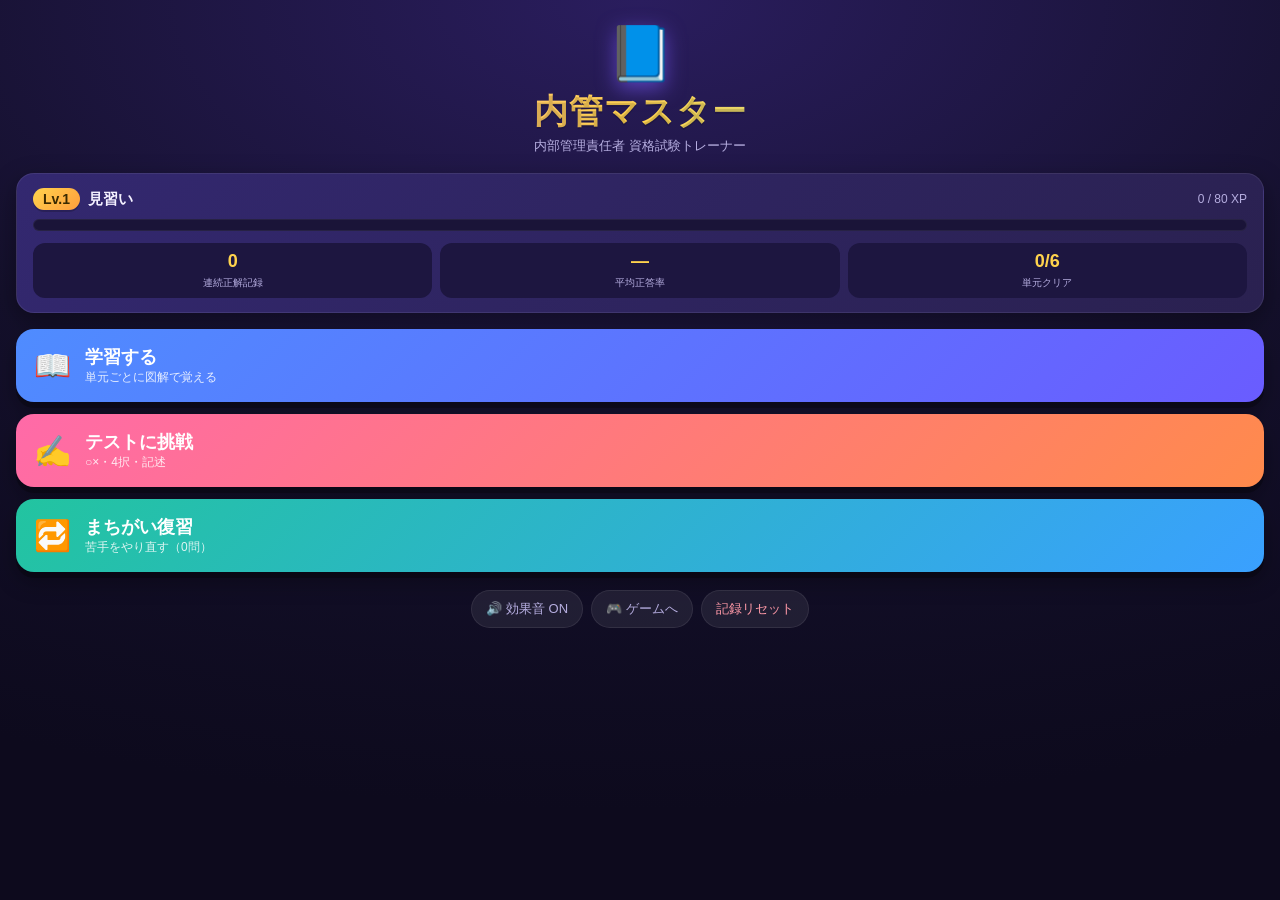
==== study.html @ d258f531 "Add 内部管理責任者 study app (study.html) iPhone Safari向けの学習アプリを追加。3Dゲームはそのまま残す。  学習パート: 6単元を色分けハイライト(頻出/重要" ====
<!DOCTYPE html>
<html lang="ja">
<head>
<meta charset="UTF-8">
<meta name="viewport" content="width=device-width, initial-scale=1.0, maximum-scale=1.0, user-scalable=no, viewport-fit=cover">
<meta name="apple-mobile-web-app-capable" content="yes">
<meta name="apple-mobile-web-app-status-bar-style" content="black-translucent">
<meta name="theme-color" content="#1b1340">
<title>内管マスター — 内部管理責任者 学習アプリ</title>
<link rel="stylesheet" href="study.css">
</head>
<body>
<div id="app">

  <!-- ===== ホーム ===== -->
  <section class="screen active" id="screen-home">
    <div class="home-hero">
      <div class="home-logo">📘</div>
      <h1>内管マスター</h1>
      <p class="home-sub">内部管理責任者 資格試験トレーナー</p>
    </div>

    <div class="lvcard" id="lvcard">
      <div class="lv-row">
        <span class="lv-badge" id="lvBadge">Lv.1</span>
        <span class="lv-title" id="lvTitle">見習い</span>
        <span class="lv-xp" id="lvXpText">0 / 100 XP</span>
      </div>
      <div class="xpbar"><div class="xpbar-fill" id="xpFill"></div></div>
      <div class="lv-stats">
        <div><b id="statStreak">0</b><span>連続正解記録</span></div>
        <div><b id="statAcc">—</b><span>平均正答率</span></div>
        <div><b id="statClear">0/6</b><span>単元クリア</span></div>
      </div>
    </div>

    <div class="home-menu">
      <button class="bigbtn b-learn" data-go="units">
        <span class="bigbtn-ic">📖</span>
        <span class="bigbtn-tx"><b>学習する</b><small>単元ごとに図解で覚える</small></span>
      </button>
      <button class="bigbtn b-test" data-go="testconf">
        <span class="bigbtn-ic">✍️</span>
        <span class="bigbtn-tx"><b>テストに挑戦</b><small>○×・4択・記述</small></span>
      </button>
      <button class="bigbtn b-review" data-go="review">
        <span class="bigbtn-ic">🔁</span>
        <span class="bigbtn-tx"><b>まちがい復習</b><small>苦手をやり直す（<span id="wrongCount">0</span>問）</small></span>
      </button>
    </div>

    <div class="home-foot">
      <button class="ghost" id="soundToggle">🔊 効果音 ON</button>
      <a class="ghost" href="index.html">🎮 ゲームへ</a>
      <button class="ghost danger" id="resetBtn">記録リセット</button>
    </div>
  </section>

  <!-- ===== 単元選択（学習） ===== -->
  <section class="screen" id="screen-units">
    <header class="bar"><button class="back" data-go="home">‹</button><h2>学習する単元を選ぶ</h2></header>
    <div class="unitgrid" id="unitGrid"></div>
  </section>

  <!-- ===== 学習ビュー ===== -->
  <section class="screen" id="screen-learn">
    <header class="bar">
      <button class="back" data-go="units">‹</button>
      <h2 id="learnTitle"></h2>
    </header>
    <div class="learn-progress"><div id="learnProgFill"></div></div>
    <div class="learn-body" id="learnBody"></div>
    <div class="learn-nav">
      <button class="nav-prev" id="learnPrev">‹ 前</button>
      <span id="learnDots" class="dots"></span>
      <button class="nav-next" id="learnNext">次 ›</button>
    </div>
  </section>

  <!-- ===== テスト設定 ===== -->
  <section class="screen" id="screen-testconf">
    <header class="bar"><button class="back" data-go="home">‹</button><h2>テスト設定</h2></header>
    <div class="conf">
      <p class="conf-label">出題範囲</p>
      <div class="seg" id="confScope">
        <button class="seg-btn active" data-scope="all">全範囲ランダム</button>
        <button class="seg-btn" data-scope="unit">単元ごと</button>
      </div>
      <div id="confUnitWrap" class="conf-units hidden"></div>

      <p class="conf-label">問題数</p>
      <div class="seg" id="confCount">
        <button class="seg-btn" data-count="5">5問</button>
        <button class="seg-btn active" data-count="10">10問</button>
        <button class="seg-btn" data-count="20">20問</button>
      </div>

      <button class="start-btn" id="startQuiz">スタート！</button>
    </div>
  </section>

  <!-- ===== クイズ ===== -->
  <section class="screen" id="screen-quiz">
    <header class="bar quiz-bar">
      <button class="back" id="quizQuit">✕</button>
      <div class="q-progress"><div id="qProgFill"></div></div>
      <span class="combo" id="comboTag">🔥0</span>
    </header>

    <div class="quiz-meta">
      <span id="qIndex">1 / 10</span>
      <span class="qtype" id="qTypeTag"></span>
    </div>

    <div class="qcard">
      <p class="qtext" id="qText"></p>
      <div class="qarea" id="qArea"></div>
    </div>

    <div class="feedback" id="feedback">
      <div class="fb-head" id="fbHead"></div>
      <p class="fb-exp" id="fbExp"></p>
      <button class="fb-next" id="fbNext">次へ ›</button>
    </div>
  </section>

  <!-- ===== 結果 ===== -->
  <section class="screen" id="screen-result">
    <div class="result-inner">
      <div class="result-emoji" id="resEmoji">🎉</div>
      <h2 id="resTitle">クリア！</h2>
      <div class="result-score"><span id="resScore">0</span><small>/ <span id="resTotal">0</span> 正解</small></div>
      <div class="result-xp" id="resXp">+0 XP</div>
      <div class="result-bars">
        <div class="rb"><span>正答率</span><b id="resAcc">0%</b></div>
        <div class="rb"><span>最大コンボ</span><b id="resCombo">0</b></div>
      </div>
      <div class="result-btns">
        <button class="start-btn" id="resRetry">もう一度</button>
        <button class="ghost" data-go="home">ホームへ</button>
      </div>
    </div>
  </section>

  <canvas id="fxCanvas"></canvas>
  <div id="toast" class="toast"></div>
</div>

<script src="study-data.js"></script>
<script src="study-app.js"></script>
</body>
</html>
---- study.css ----
/* =====================================================================
   内管マスター — スタイル（チープなスマホゲー風 / iPhone Safari 最適化）
   ===================================================================== */
:root{
  --bg:#14102b; --bg2:#1f1646;
  --card:#2a2150; --card2:#332870;
  --ink:#f4f1ff; --sub:#b6aee0;
  --accent:#ff5fa2; --accent2:#7c5cff;
  --good:#22d39a; --bad:#ff5470; --gold:#ffd34d;
  --hot:#ff4d6d; --key:#ffe08a;
  --r:18px;
}
*{box-sizing:border-box; -webkit-tap-highlight-color:transparent;}
html,body{margin:0; padding:0; height:100%;}
body{
  font-family:-apple-system,BlinkMacSystemFont,"Hiragino Kaku Gothic ProN","Noto Sans JP",sans-serif;
  color:var(--ink);
  background:radial-gradient(120% 90% at 50% 0%,#2a1d5e 0%,var(--bg) 55%,#0d0a1d 100%);
  overflow:hidden; touch-action:manipulation; user-select:none;
}
#app{position:fixed; inset:0; overflow:hidden;}

/* ---- スクリーン切替 ---- */
.screen{
  position:absolute; inset:0;
  padding:calc(env(safe-area-inset-top) + 12px) 16px calc(env(safe-area-inset-bottom) + 14px);
  overflow-y:auto; -webkit-overflow-scrolling:touch;
  opacity:0; transform:translateY(14px) scale(.99); pointer-events:none;
  transition:opacity .28s, transform .28s;
}
.screen.active{opacity:1; transform:none; pointer-events:auto;}

/* ---- バー ---- */
.bar{display:flex; align-items:center; gap:8px; margin-bottom:14px;}
.bar h2{font-size:18px; margin:0; flex:1;}
.back{
  width:40px; height:40px; border:0; border-radius:12px;
  background:var(--card); color:var(--ink); font-size:24px; line-height:1;
  display:flex; align-items:center; justify-content:center; flex-shrink:0;
}
.back:active{transform:scale(.9);}

/* ===================== ホーム ===================== */
.home-hero{text-align:center; margin:10px 0 18px;}
.home-logo{font-size:54px; filter:drop-shadow(0 6px 10px rgba(124,92,255,.6)); animation:bob 2.6s ease-in-out infinite;}
@keyframes bob{50%{transform:translateY(-8px) rotate(-4deg);}}
.home-hero h1{
  margin:4px 0 2px; font-size:34px; letter-spacing:1px;
  background:linear-gradient(90deg,#ff9ad1,#ffd34d,#7cf0ff);
  -webkit-background-clip:text; background-clip:text; -webkit-text-fill-color:transparent;
  text-shadow:0 2px 0 rgba(0,0,0,.15);
}
.home-sub{margin:0; color:var(--sub); font-size:13px;}

.lvcard{
  background:linear-gradient(135deg,var(--card2),var(--card));
  border:1px solid rgba(255,255,255,.08); border-radius:var(--r);
  padding:14px 16px; margin-bottom:16px; box-shadow:0 8px 24px rgba(0,0,0,.35);
}
.lv-row{display:flex; align-items:center; gap:8px; margin-bottom:9px;}
.lv-badge{
  background:linear-gradient(135deg,var(--gold),#ff9d3c); color:#3a2a00; font-weight:800;
  padding:3px 10px; border-radius:999px; font-size:14px; box-shadow:0 2px 0 rgba(0,0,0,.2);
}
.lv-title{font-weight:700; font-size:15px; flex:1;}
.lv-xp{font-size:12px; color:var(--sub);}
.xpbar{height:12px; background:#1a1438; border-radius:999px; overflow:hidden; border:1px solid rgba(255,255,255,.06);}
.xpbar-fill{height:100%; width:0; border-radius:999px;
  background:linear-gradient(90deg,#7cf0ff,#7c5cff,#ff5fa2); transition:width .6s cubic-bezier(.2,1,.3,1);
  box-shadow:0 0 12px rgba(124,92,255,.8);}
.lv-stats{display:flex; margin-top:12px; gap:8px;}
.lv-stats div{flex:1; text-align:center; background:#1d1640; border-radius:12px; padding:8px 4px;}
.lv-stats b{display:block; font-size:18px; color:var(--gold);}
.lv-stats span{font-size:10px; color:var(--sub);}

.home-menu{display:flex; flex-direction:column; gap:12px; margin-bottom:18px;}
.bigbtn{
  display:flex; align-items:center; gap:14px; text-align:left;
  border:0; border-radius:var(--r); padding:16px 18px; color:#fff;
  box-shadow:0 6px 0 rgba(0,0,0,.25), 0 10px 22px rgba(0,0,0,.3);
  transition:transform .08s;
}
.bigbtn:active{transform:translateY(4px); box-shadow:0 2px 0 rgba(0,0,0,.25);}
.bigbtn-ic{font-size:30px; flex-shrink:0;}
.bigbtn-tx b{display:block; font-size:18px;}
.bigbtn-tx small{font-size:12px; opacity:.85;}
.b-learn{background:linear-gradient(135deg,#4f8cff,#6a5cff);}
.b-test{background:linear-gradient(135deg,#ff6aa8,#ff8a4c);}
.b-review{background:linear-gradient(135deg,#22c4a0,#3aa0ff);}

.home-foot{display:flex; gap:8px; justify-content:center; flex-wrap:wrap;}
.ghost{
  background:rgba(255,255,255,.07); color:var(--sub); border:1px solid rgba(255,255,255,.08);
  border-radius:999px; padding:9px 14px; font-size:13px; text-decoration:none; display:inline-block;
}
.ghost:active{transform:scale(.94);}
.ghost.danger{color:#ff9aa8;}

/* ===================== 単元グリッド ===================== */
.unitgrid{display:grid; grid-template-columns:1fr 1fr; gap:12px;}
.unit-tile{
  position:relative; border:0; border-radius:var(--r); padding:16px 12px; min-height:128px;
  display:flex; flex-direction:column; align-items:flex-start; justify-content:flex-end;
  color:#fff; text-align:left; overflow:hidden;
  box-shadow:0 6px 0 rgba(0,0,0,.22), 0 10px 20px rgba(0,0,0,.3);
}
.unit-tile:active{transform:translateY(3px);}
.unit-tile .u-ic{font-size:34px; position:absolute; top:10px; right:10px; opacity:.9;}
.unit-tile .u-no{font-size:11px; opacity:.8; font-weight:700;}
.unit-tile .u-ti{font-size:15px; font-weight:800; line-height:1.25; margin-top:2px;}
.unit-tile .u-sub{font-size:10px; opacity:.85; margin-top:3px;}
.unit-tile .u-clear{position:absolute; top:8px; left:8px; font-size:18px;}

/* ===================== 学習ビュー ===================== */
.learn-progress{height:6px; background:#1a1438; border-radius:99px; overflow:hidden; margin-bottom:14px;}
.learn-progress div{height:100%; width:0; background:linear-gradient(90deg,#7cf0ff,#7c5cff); transition:width .3s;}
.learn-body{animation:slideIn .3s;}
@keyframes slideIn{from{opacity:0; transform:translateX(18px);} to{opacity:1; transform:none;}}
.sec-card{
  background:linear-gradient(135deg,var(--card2),var(--card));
  border:1px solid rgba(255,255,255,.08); border-radius:var(--r); padding:18px 16px; margin-bottom:14px;
  box-shadow:0 8px 22px rgba(0,0,0,.3);
}
.sec-card h3{margin:0 0 12px; font-size:19px; line-height:1.3;}
.sec-card p{line-height:1.75; font-size:15px; margin:0 0 10px;}
.sec-card ul{margin:6px 0 10px; padding-left:0; list-style:none;}
.sec-card ul.cards li{
  background:#1d1640; border-radius:12px; padding:10px 12px; margin-bottom:8px; font-size:14px; line-height:1.6;
  border-left:4px solid var(--accent2);
}
.sec-card ul:not(.cards) li{position:relative; padding-left:20px; margin-bottom:6px; line-height:1.65; font-size:14.5px;}
.sec-card ul:not(.cards) li::before{content:"▸"; position:absolute; left:2px; color:var(--accent);}
.memo{background:rgba(255,211,77,.12); border:1px dashed rgba(255,211,77,.5);
  border-radius:12px; padding:10px 12px; font-size:13.5px !important; line-height:1.6;}

/* ハイライト */
hot{
  color:#fff; font-weight:800; background:linear-gradient(180deg,transparent 55%,rgba(255,77,109,.0) 55%);
  padding:0 3px; border-radius:4px; position:relative;
  text-shadow:0 0 1px var(--hot); box-shadow:inset 0 -10px 0 -2px rgba(255,77,109,.45);
  animation:hotpulse 2.2s ease-in-out infinite;
}
@keyframes hotpulse{50%{box-shadow:inset 0 -10px 0 -2px rgba(255,77,109,.8);}}
key{background:linear-gradient(180deg,transparent 55%,rgba(255,224,138,.6) 55%); padding:0 2px; border-radius:3px; color:#fff; font-weight:700;}
num{background:#2563eb; color:#fff; font-weight:800; padding:1px 7px; border-radius:6px; font-size:.92em; white-space:nowrap;}
.tag{display:inline-block; font-size:10px; font-weight:800; padding:2px 8px; border-radius:999px; margin-right:6px; vertical-align:middle;}
.tag-blue{background:#5b8def;} .tag-green{background:#23b26d;} .tag-orange{background:#f59e0b; color:#3a2a00;}

/* ポンチ絵 */
.ponchi{display:block; width:100%; max-width:340px; height:auto; margin:6px auto 4px;
  background:#fbfaff; border-radius:14px; padding:6px; box-shadow:0 4px 12px rgba(0,0,0,.25);}
.ponchi .t-w{fill:#fff; font-weight:700;}

.learn-nav{display:flex; align-items:center; gap:10px; margin-top:6px; padding-bottom:8px;}
.learn-nav button{flex:1; border:0; border-radius:14px; padding:14px; font-size:15px; font-weight:700; color:#fff;}
.nav-prev{background:var(--card2);}
.nav-next{background:linear-gradient(135deg,var(--accent2),var(--accent)); box-shadow:0 4px 0 rgba(0,0,0,.25);}
.nav-next:active,.nav-prev:active{transform:translateY(3px);}
.dots{display:flex; gap:6px; align-items:center;}
.dots i{width:8px; height:8px; border-radius:99px; background:#473a7e; display:block; transition:all .25s;}
.dots i.on{background:var(--accent); width:20px;}

/* ===================== テスト設定 ===================== */
.conf{max-width:480px; margin:0 auto;}
.conf-label{font-size:13px; color:var(--sub); margin:18px 4px 8px; font-weight:700;}
.seg{display:flex; gap:8px; background:#1a1438; padding:6px; border-radius:14px;}
.seg-btn{flex:1; border:0; background:transparent; color:var(--sub); padding:11px 6px; border-radius:10px; font-size:14px; font-weight:700;}
.seg-btn.active{background:linear-gradient(135deg,var(--accent2),var(--accent)); color:#fff; box-shadow:0 3px 8px rgba(124,92,255,.5);}
.conf-units{display:grid; grid-template-columns:1fr 1fr; gap:8px; margin-top:10px;}
.conf-units.hidden{display:none;}
.cu-btn{border:1px solid rgba(255,255,255,.1); background:#221a48; color:var(--ink); padding:12px 8px; border-radius:12px; font-size:13px; font-weight:700; text-align:left;}
.cu-btn.active{background:linear-gradient(135deg,#4f8cff,#6a5cff); border-color:transparent;}
.start-btn{
  width:100%; margin-top:24px; border:0; border-radius:16px; padding:18px; font-size:19px; font-weight:800; color:#fff;
  background:linear-gradient(135deg,#ff6aa8,#ff8a4c); box-shadow:0 6px 0 #c23,0 12px 26px rgba(255,106,168,.4);
  animation:breathe 2.4s ease-in-out infinite;
}
@keyframes breathe{50%{transform:scale(1.02);}}
.start-btn:active{transform:translateY(5px); box-shadow:0 1px 0 #c23;}

/* ===================== クイズ ===================== */
.quiz-bar{gap:10px;}
.q-progress{flex:1; height:12px; background:#1a1438; border-radius:99px; overflow:hidden;}
.q-progress div{height:100%; width:0; background:linear-gradient(90deg,#22d39a,#7cf0ff); transition:width .4s;}
.combo{background:#1a1438; border-radius:999px; padding:6px 12px; font-size:14px; font-weight:800; color:var(--gold); min-width:54px; text-align:center;}
.combo.pop{animation:comboPop .4s;}
@keyframes comboPop{0%{transform:scale(1);}40%{transform:scale(1.5); color:#fff;}100%{transform:scale(1);}}
.quiz-meta{display:flex; justify-content:space-between; align-items:center; margin:4px 2px 12px; font-size:13px; color:var(--sub);}
.qtype{background:var(--card2); padding:4px 12px; border-radius:999px; font-weight:800; font-size:12px;}

.qcard{background:linear-gradient(135deg,var(--card2),var(--card)); border-radius:var(--r); padding:20px 16px;
  box-shadow:0 8px 22px rgba(0,0,0,.3); min-height:150px; animation:slideIn .3s;}
.qtext{font-size:18px; line-height:1.65; font-weight:700; margin:0 0 18px;}
.qarea{display:flex; flex-direction:column; gap:10px;}

/* 選択肢 */
.opt{border:2px solid rgba(255,255,255,.12); background:#221a48; color:var(--ink);
  padding:15px 16px; border-radius:14px; font-size:16px; font-weight:600; text-align:left; line-height:1.5; transition:transform .08s;}
.opt:active{transform:scale(.98);}
.opt.correct{background:linear-gradient(135deg,#1f9e74,#22d39a); border-color:#22d39a; color:#fff;}
.opt.wrong{background:linear-gradient(135deg,#c2334d,#ff5470); border-color:#ff5470; color:#fff;}
.opt.dim{opacity:.45;}
/* ○× */
.ox-wrap{display:flex; gap:12px;}
.ox-btn{flex:1; font-size:40px; padding:22px 0; border-radius:18px; border:2px solid rgba(255,255,255,.12); background:#221a48; color:#fff; font-weight:800;}
.ox-btn:active{transform:scale(.95);}
.ox-btn.correct{background:linear-gradient(135deg,#1f9e74,#22d39a); border-color:#22d39a;}
.ox-btn.wrong{background:linear-gradient(135deg,#c2334d,#ff5470); border-color:#ff5470;}
/* 記述 */
.inp-wrap{display:flex; flex-direction:column; gap:12px;}
.inp{width:100%; border:2px solid rgba(255,255,255,.14); background:#1a1438; color:#fff; font-size:18px;
  padding:15px; border-radius:14px; text-align:center; font-weight:700;}
.inp:focus{outline:none; border-color:var(--accent);}
.inp-go{border:0; border-radius:14px; padding:15px; font-size:16px; font-weight:800; color:#fff;
  background:linear-gradient(135deg,var(--accent2),var(--accent)); box-shadow:0 4px 0 rgba(0,0,0,.25);}
.inp-go:active{transform:translateY(3px);}
.inp-hint{font-size:12px; color:var(--sub); text-align:center;}

/* フィードバック */
.feedback{position:fixed; left:0; right:0; bottom:0; transform:translateY(110%);
  background:var(--card); border-radius:24px 24px 0 0; padding:20px 18px calc(env(safe-area-inset-bottom) + 20px);
  box-shadow:0 -10px 30px rgba(0,0,0,.45); transition:transform .35s cubic-bezier(.2,1,.3,1); z-index:30;}
.feedback.show{transform:translateY(0);}
.feedback.good{border-top:4px solid var(--good);}
.feedback.bad{border-top:4px solid var(--bad);}
.fb-head{font-size:24px; font-weight:900; margin-bottom:8px;}
.fb-head.good{color:var(--good);} .fb-head.bad{color:var(--bad);}
.fb-exp{font-size:14.5px; line-height:1.7; color:var(--ink); margin:0 0 16px; background:#1d1640; padding:12px 14px; border-radius:12px;}
.fb-exp .ans{color:var(--gold); font-weight:800;}
.fb-next{width:100%; border:0; border-radius:14px; padding:16px; font-size:17px; font-weight:800; color:#fff;
  background:linear-gradient(135deg,var(--accent2),var(--accent)); box-shadow:0 5px 0 rgba(0,0,0,.25);}
.fb-next:active{transform:translateY(4px);}

/* ===================== 結果 ===================== */
#screen-result{display:flex; align-items:center; justify-content:center;}
.result-inner{text-align:center; max-width:420px; width:100%; animation:popUp .5s cubic-bezier(.2,1.3,.4,1);}
@keyframes popUp{from{opacity:0; transform:scale(.7);}}
.result-emoji{font-size:80px; animation:bob 2s ease-in-out infinite;}
#resTitle{font-size:30px; margin:6px 0;
  background:linear-gradient(90deg,#ffd34d,#ff9ad1); -webkit-background-clip:text; background-clip:text; -webkit-text-fill-color:transparent;}
.result-score{font-size:18px; color:var(--sub); margin:8px 0;}
.result-score span#resScore{font-size:54px; font-weight:900; color:var(--gold); display:inline-block;}
.result-xp{display:inline-block; background:linear-gradient(135deg,#7c5cff,#ff5fa2); color:#fff; font-weight:800;
  padding:8px 22px; border-radius:999px; font-size:20px; margin:8px 0 18px; box-shadow:0 6px 18px rgba(124,92,255,.5);}
.result-bars{display:flex; gap:12px; margin-bottom:22px;}
.rb{flex:1; background:var(--card); border-radius:14px; padding:14px;}
.rb span{display:block; font-size:12px; color:var(--sub);}
.rb b{font-size:24px; color:var(--gold);}
.result-btns{display:flex; flex-direction:column; gap:10px;}

/* ===================== FX ===================== */
#fxCanvas{position:fixed; inset:0; pointer-events:none; z-index:50;}
.flash{position:fixed; inset:0; pointer-events:none; z-index:40; opacity:0;}
.flash.go{animation:flash .4s;}
@keyframes flash{0%{opacity:.55;}100%{opacity:0;}}
.toast{position:fixed; top:calc(env(safe-area-inset-top) + 14px); left:50%;
  transform:translateX(-50%) translateY(-40px); background:linear-gradient(135deg,#7c5cff,#ff5fa2); color:#fff;
  font-weight:800; padding:10px 20px; border-radius:999px; z-index:60; opacity:0; transition:all .3s; font-size:15px;
  box-shadow:0 6px 20px rgba(0,0,0,.4); white-space:nowrap;}
.toast.show{opacity:1; transform:translateX(-50%) translateY(0);}

.shake{animation:shake .4s;}
@keyframes shake{0%,100%{transform:translateX(0);}20%{transform:translateX(-9px);}40%{transform:translateX(8px);}60%{transform:translateX(-6px);}80%{transform:translateX(4px);}}
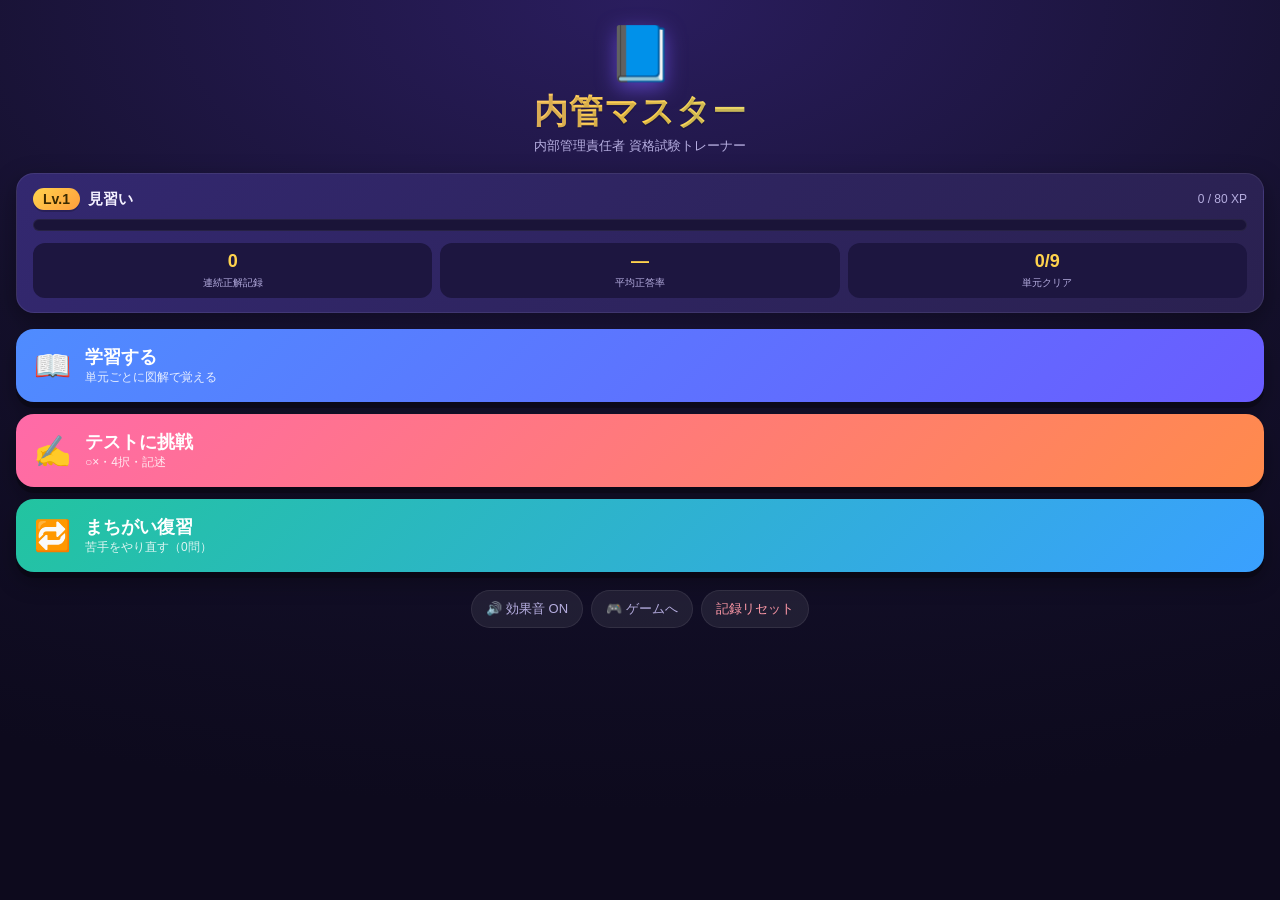
==== commit 37efb737: "Expand study app with official textbook content (9 units, 149 questions) 公式テキスト「営業責任者・内部管理責任者必携」の全9章" ====
--- a/study.html
+++ b/study.html
@@ -30,7 +30,7 @@
       <div class="lv-stats">
         <div><b id="statStreak">0</b><span>連続正解記録</span></div>
         <div><b id="statAcc">—</b><span>平均正答率</span></div>
-        <div><b id="statClear">0/6</b><span>単元クリア</span></div>
+        <div><b id="statClear">0/9</b><span>単元クリア</span></div>
       </div>
     </div>
 
--- a/study.css
+++ b/study.css
@@ -190,7 +190,7 @@
 
 .qcard{background:linear-gradient(135deg,var(--card2),var(--card)); border-radius:var(--r); padding:20px 16px;
   box-shadow:0 8px 22px rgba(0,0,0,.3); min-height:150px; animation:slideIn .3s;}
-.qtext{font-size:18px; line-height:1.65; font-weight:700; margin:0 0 18px;}
+.qtext{font-size:18px; line-height:1.65; font-weight:700; margin:0 0 18px; white-space:pre-wrap; word-break:break-word;}
 .qarea{display:flex; flex-direction:column; gap:10px;}
 
 /* 選択肢 */
@@ -227,6 +227,7 @@
 .fb-head.good{color:var(--good);} .fb-head.bad{color:var(--bad);}
 .fb-exp{font-size:14.5px; line-height:1.7; color:var(--ink); margin:0 0 16px; background:#1d1640; padding:12px 14px; border-radius:12px;}
 .fb-exp .ans{color:var(--gold); font-weight:800;}
+.fb-ref{display:inline-block; margin-top:8px; font-size:11px; color:var(--sub); background:#16112e; padding:2px 8px; border-radius:6px;}
 .fb-next{width:100%; border:0; border-radius:14px; padding:16px; font-size:17px; font-weight:800; color:#fff;
   background:linear-gradient(135deg,var(--accent2),var(--accent)); box-shadow:0 5px 0 rgba(0,0,0,.25);}
 .fb-next:active{transform:translateY(4px);}
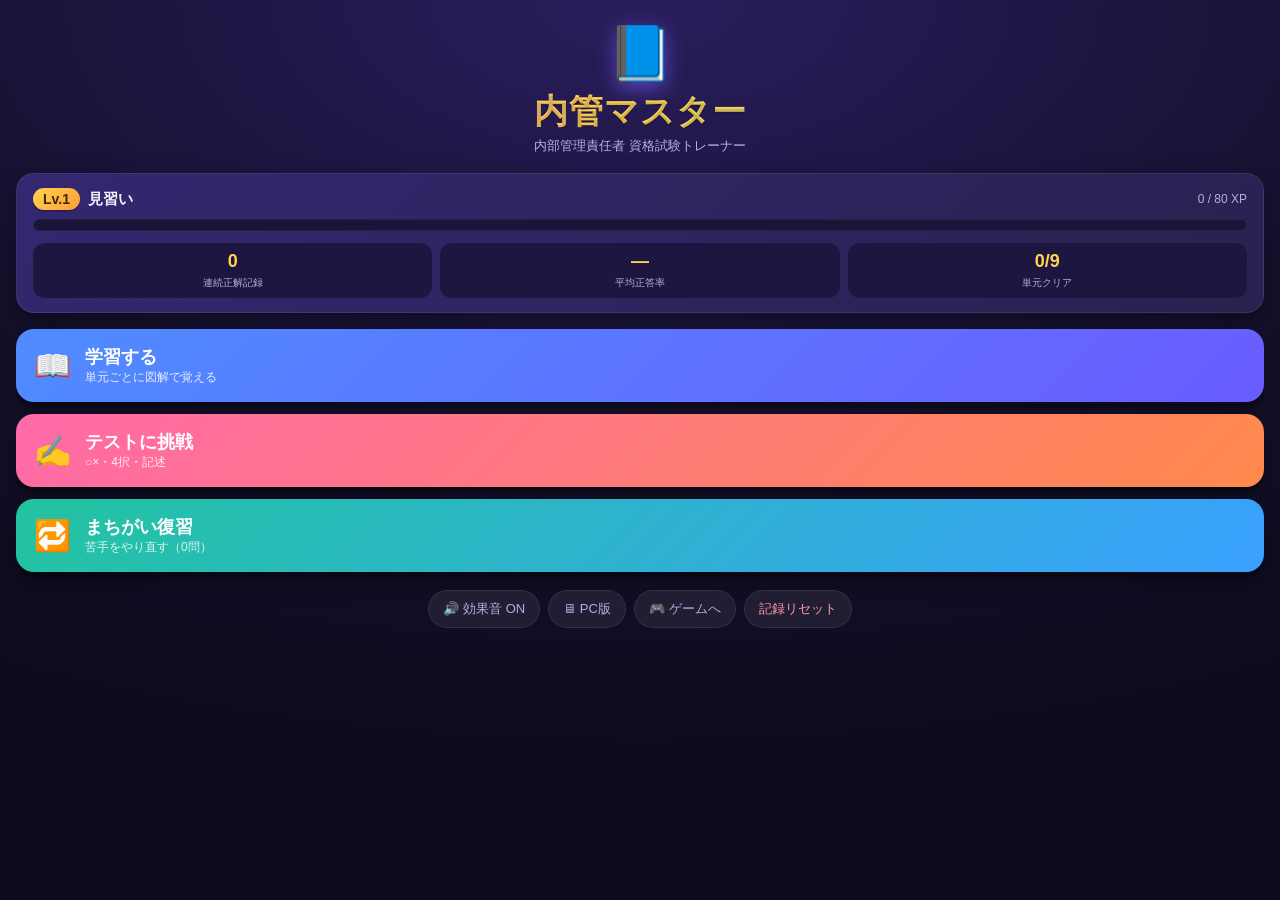
==== commit 9a13a6a0: "Add calm desktop (PC) version for workplace use 職場での閲覧向けに、落ち着いた質素なデザインのPC版(study-pc.html)を追加。 サイドバー+" ====
--- a/study.html
+++ b/study.html
@@ -51,6 +51,7 @@
 
     <div class="home-foot">
       <button class="ghost" id="soundToggle">🔊 効果音 ON</button>
+      <a class="ghost" href="study-pc.html">🖥 PC版</a>
       <a class="ghost" href="index.html">🎮 ゲームへ</a>
       <button class="ghost danger" id="resetBtn">記録リセット</button>
     </div>
